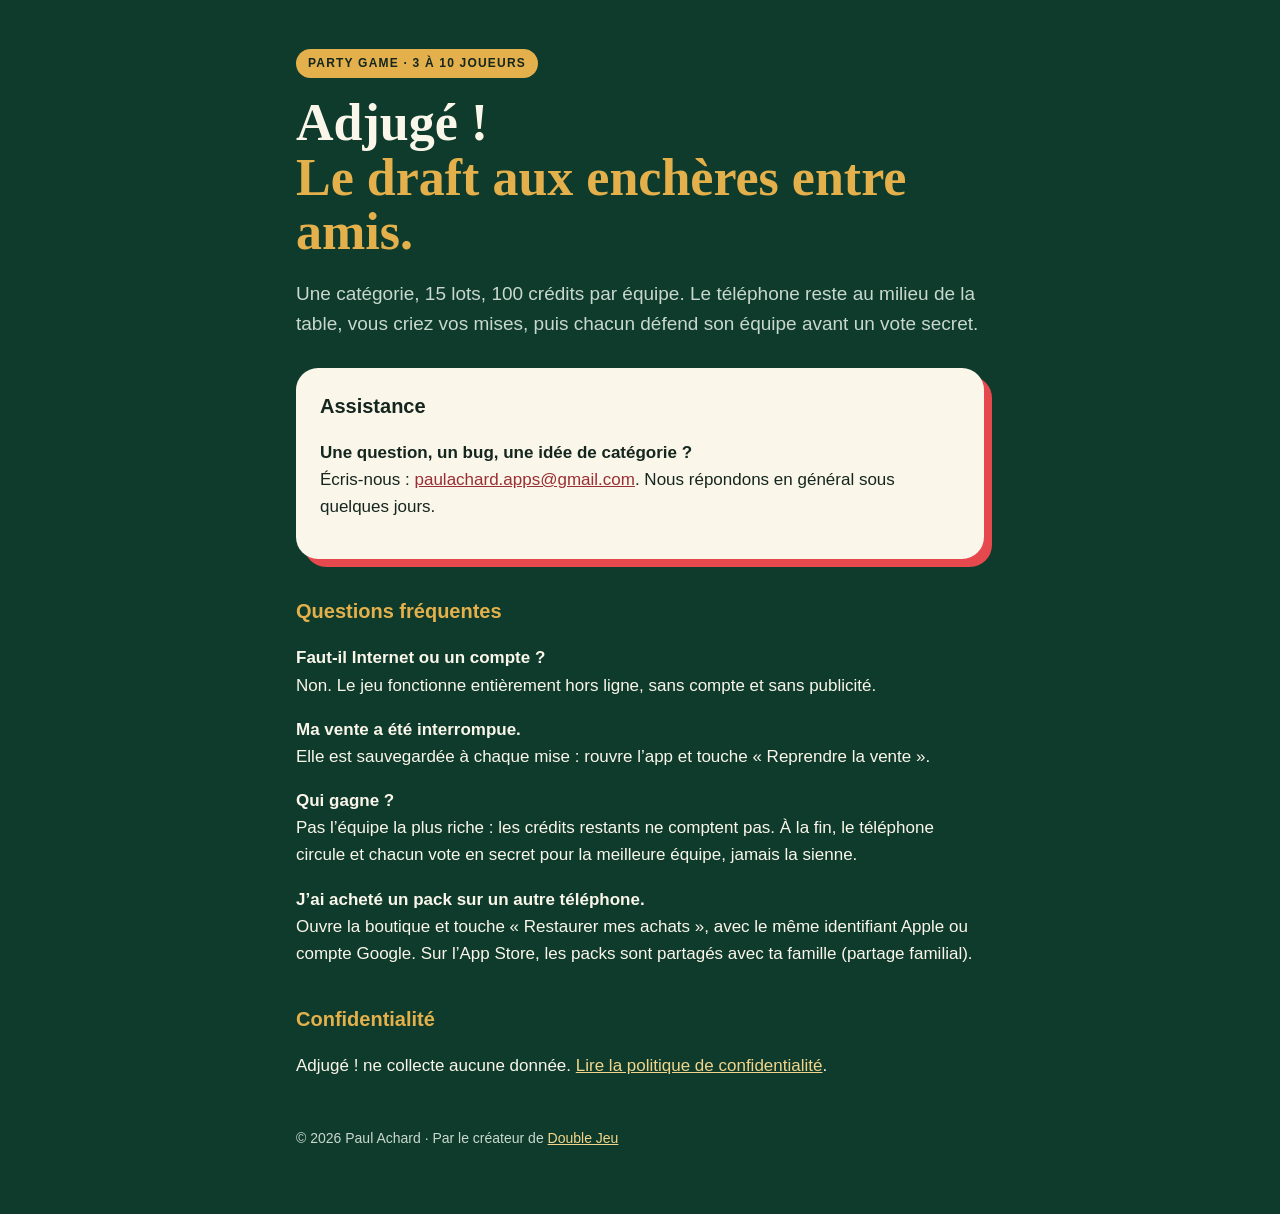
==== adjuge/index.html @ 0c792c8f "Pages publiques Adjugé ! : assistance et confidentialité Co-Authored-By: Claude Opus 5.5 (1M context" ====
<!doctype html>
<html lang="fr"><head><meta charset="utf-8"><meta name="viewport" content="width=device-width,initial-scale=1">
<title>Adjugé ! · Assistance</title><meta name="description" content="Adjugé !, le draft aux enchères entre amis. Assistance et contact.">
<link rel="stylesheet" href="../style.css"><link rel="stylesheet" href="adjuge.css"></head>
<body><main>
<span class="pill">PARTY GAME · 3 À 10 JOUEURS</span>
<h1>Adjugé !<br><span>Le draft aux enchères entre amis.</span></h1>
<p class="lead">Une catégorie, 15 lots, 100 crédits par équipe. Le téléphone reste au milieu de la table, vous criez vos mises, puis chacun défend son équipe avant un vote secret.</p>

<div class="card">
<h2>Assistance</h2>
<p><strong>Une question, un bug, une idée de catégorie ?</strong><br>
Écris-nous : <a href="mailto:paulachard.apps@gmail.com?subject=Adjug%C3%A9%20!">paulachard.apps@gmail.com</a>. Nous répondons en général sous quelques jours.</p>
</div>

<h2>Questions fréquentes</h2>
<p><strong>Faut-il Internet ou un compte ?</strong><br>Non. Le jeu fonctionne entièrement hors ligne, sans compte et sans publicité.</p>
<p><strong>Ma vente a été interrompue.</strong><br>Elle est sauvegardée à chaque mise : rouvre l’app et touche « Reprendre la vente ».</p>
<p><strong>Qui gagne ?</strong><br>Pas l’équipe la plus riche : les crédits restants ne comptent pas. À la fin, le téléphone circule et chacun vote en secret pour la meilleure équipe, jamais la sienne.</p>
<p><strong>J’ai acheté un pack sur un autre téléphone.</strong><br>Ouvre la boutique et touche « Restaurer mes achats », avec le même identifiant Apple ou compte Google. Sur l’App Store, les packs sont partagés avec ta famille (partage familial).</p>

<h2>Confidentialité</h2>
<p>Adjugé ! ne collecte aucune donnée. <a href="confidentialite.html">Lire la politique de confidentialité</a>.</p>
<footer>© 2026 Paul Achard · Par le créateur de <a href="../double-jeu/">Double Jeu</a></footer>
</main></body></html>
---- style.css ----
:root{--night:#1A1033;--paper:#FFF4E0;--ink:#1A1033;--muted:#B7A9D9;--coral:#FF5A5F;--sun:#FFC53D;--mint:#2EE6A6}
*{box-sizing:border-box}
body{margin:0;background:var(--night);color:var(--paper);font:17px/1.6 -apple-system,BlinkMacSystemFont,"Segoe UI",Roboto,sans-serif}
main{max-width:720px;margin:0 auto;padding:48px 16px 64px}
h1{font-family:Georgia,"Times New Roman",serif;font-weight:900;font-size:clamp(34px,7vw,52px);line-height:1.05;margin:0 0 12px}
h1 span{color:var(--sun)}
h2{font-size:20px;margin:36px 0 8px;color:var(--sun)}
.lead{color:var(--muted);font-size:19px}
.card{background:var(--paper);color:var(--ink);border-radius:22px;padding:22px 24px;margin:28px 0;box-shadow:8px 8px 0 var(--coral)}
.card h2{color:var(--ink);margin-top:0}
a{color:var(--mint)}
.card a{color:#7a2bd1}
.pill{display:inline-block;background:var(--coral);color:var(--ink);font-weight:800;font-size:12px;letter-spacing:.1em;padding:5px 12px;border-radius:999px;margin-bottom:18px}
footer{margin-top:48px;color:var(--muted);font-size:14px}
---- adjuge/adjuge.css ----
/* Couleurs « Salle des ventes » d’Adjugé ! par-dessus le style commun. */
:root{--night:#0E3B2C;--paper:#FBF6EA;--ink:#14261E;--muted:#C9D8CF;--coral:#E5484D;--sun:#E3B04B;--mint:#F2D58A}
.card a{color:#9A2F33}
.pill{background:var(--sun)}
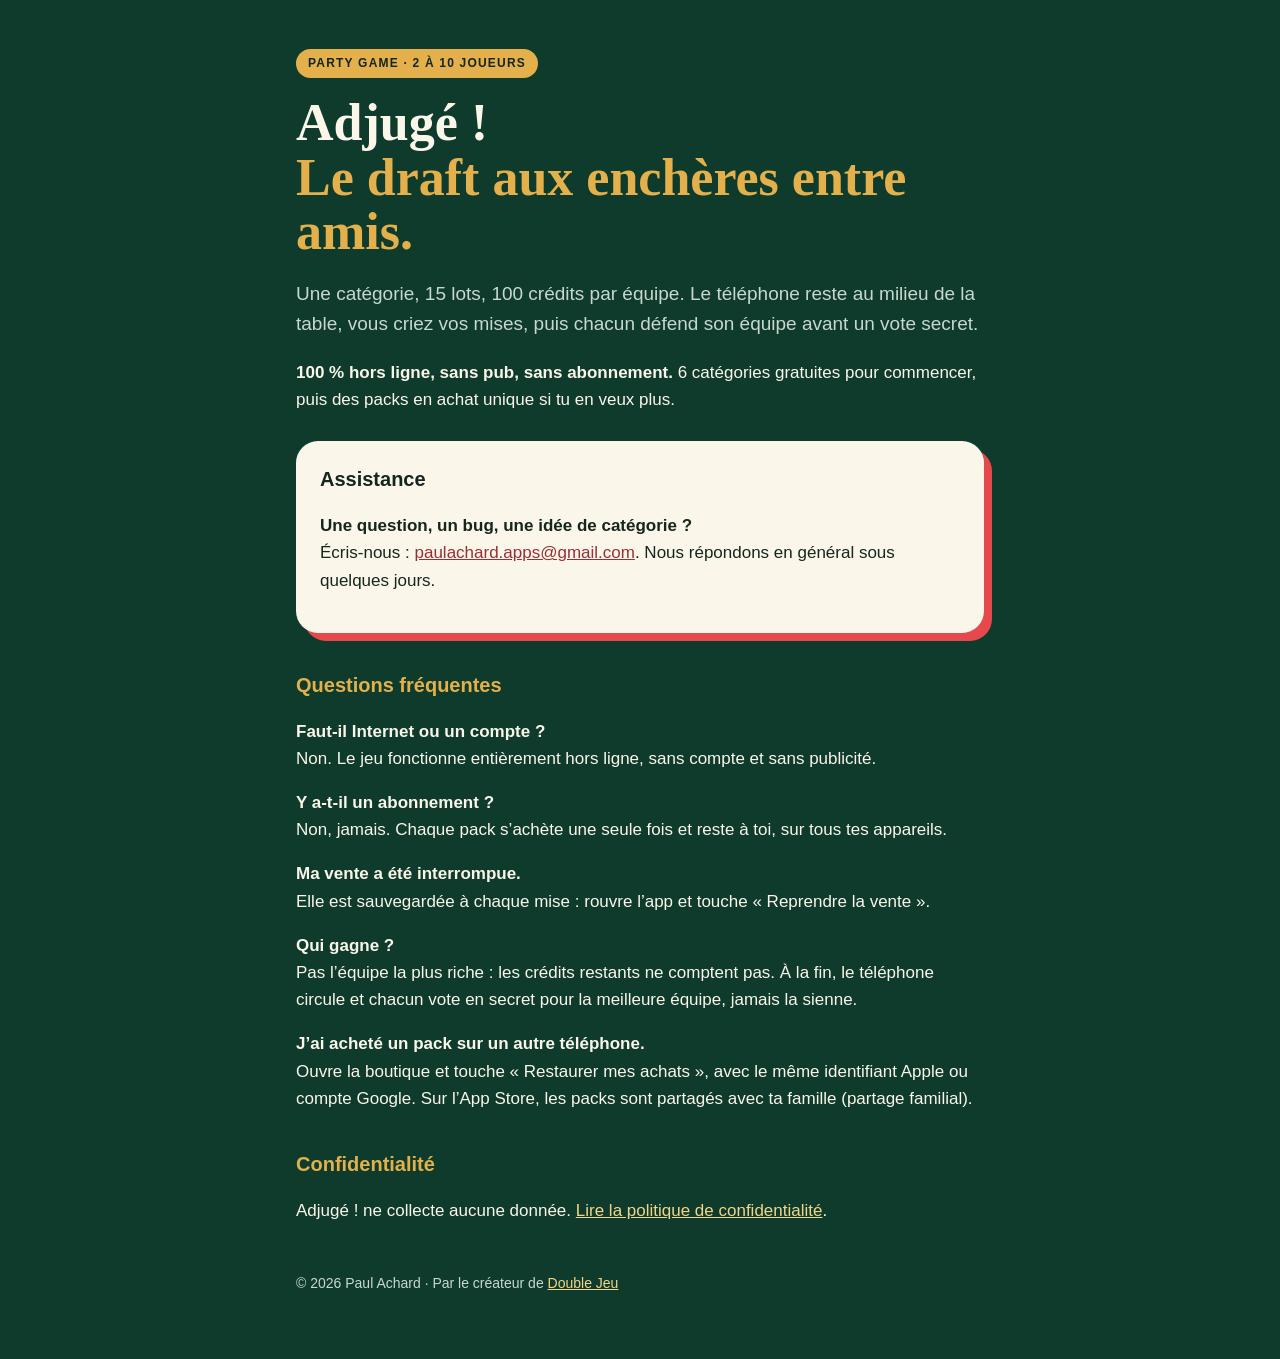
==== commit 414f892b: "Pages publiques : 100 % hors ligne, sans pub, sans abonnement Accueil et pages d’assistance mettent " ====
--- a/adjuge/index.html
+++ b/adjuge/index.html
@@ -3,9 +3,10 @@
 <title>Adjugé ! · Assistance</title><meta name="description" content="Adjugé !, le draft aux enchères entre amis. Assistance et contact.">
 <link rel="stylesheet" href="../style.css"><link rel="stylesheet" href="adjuge.css"></head>
 <body><main>
-<span class="pill">PARTY GAME · 3 À 10 JOUEURS</span>
+<span class="pill">PARTY GAME · 2 À 10 JOUEURS</span>
 <h1>Adjugé !<br><span>Le draft aux enchères entre amis.</span></h1>
 <p class="lead">Une catégorie, 15 lots, 100 crédits par équipe. Le téléphone reste au milieu de la table, vous criez vos mises, puis chacun défend son équipe avant un vote secret.</p>
+<p><strong>100 % hors ligne, sans pub, sans abonnement.</strong> 6 catégories gratuites pour commencer, puis des packs en achat unique si tu en veux plus.</p>
 
 <div class="card">
 <h2>Assistance</h2>
@@ -15,6 +16,7 @@
 
 <h2>Questions fréquentes</h2>
 <p><strong>Faut-il Internet ou un compte ?</strong><br>Non. Le jeu fonctionne entièrement hors ligne, sans compte et sans publicité.</p>
+<p><strong>Y a-t-il un abonnement ?</strong><br>Non, jamais. Chaque pack s’achète une seule fois et reste à toi, sur tous tes appareils.</p>
 <p><strong>Ma vente a été interrompue.</strong><br>Elle est sauvegardée à chaque mise : rouvre l’app et touche « Reprendre la vente ».</p>
 <p><strong>Qui gagne ?</strong><br>Pas l’équipe la plus riche : les crédits restants ne comptent pas. À la fin, le téléphone circule et chacun vote en secret pour la meilleure équipe, jamais la sienne.</p>
 <p><strong>J’ai acheté un pack sur un autre téléphone.</strong><br>Ouvre la boutique et touche « Restaurer mes achats », avec le même identifiant Apple ou compte Google. Sur l’App Store, les packs sont partagés avec ta famille (partage familial).</p>
